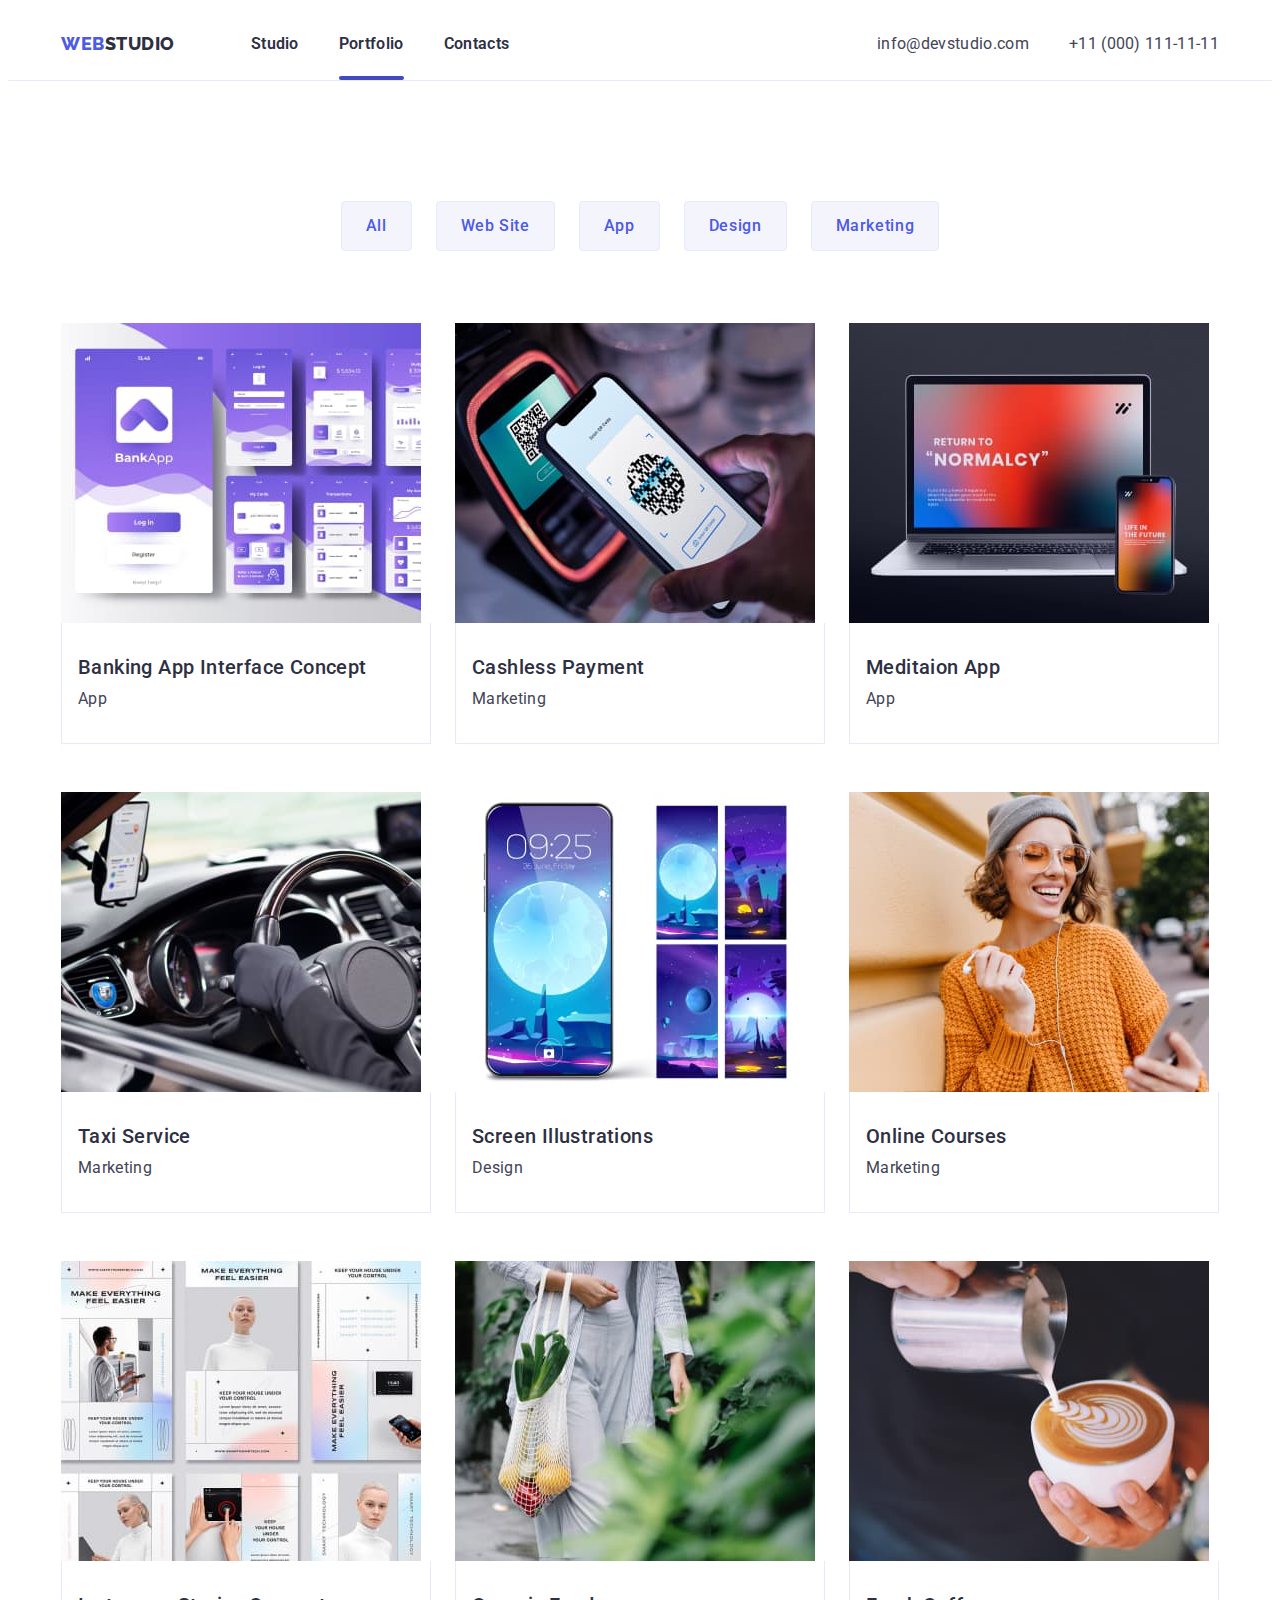
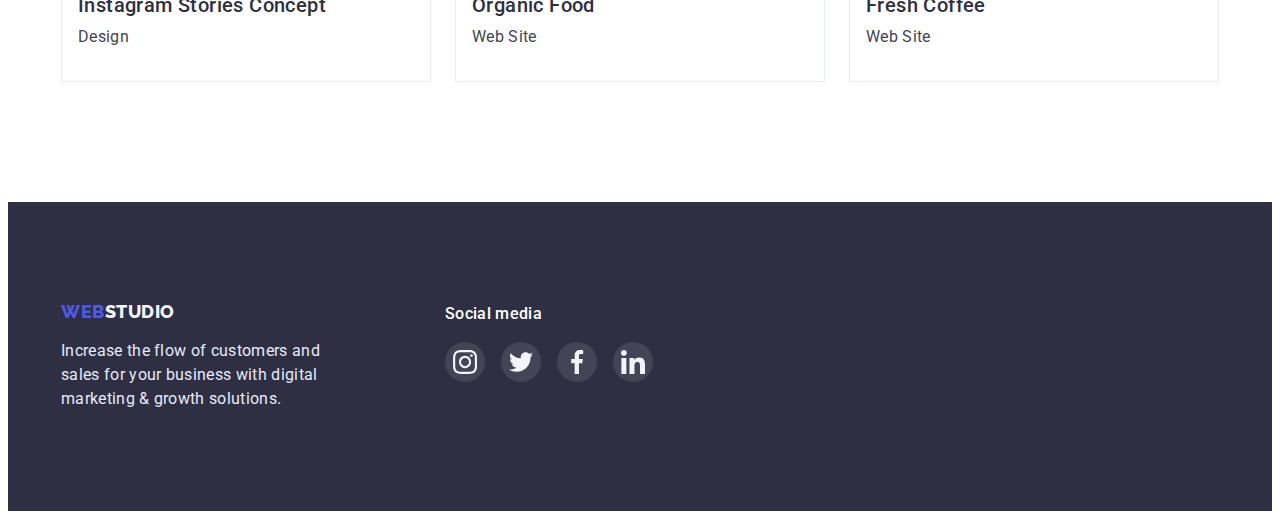
==== portfolio.html @ d33a1d9c "modul-5" ====
<!DOCTYPE html>
<html lang="en">
<head>
    <meta charset="UTF-8">
    <meta http-equiv="X-UA-Compatible" content="IE=edge">
    <meta name="viewport" content="width=device-width, initial-scale=1.0">
    <link rel="preconnect" href="https://fonts.googleapis.com">
    <link rel="preconnect" href="https://fonts.gstatic.com" crossorigin>
    <link href="https://fonts.googleapis.com/css2?family=Raleway:wght@800&family=Roboto:wght@400;500;700;900&display=swap" rel="stylesheet"> 
    <link rel="stylesheet" href="https://cdnjs.cloudflare.com/ajax/libs/modern-normalize/1.1.0/modern-normalize.min.css"
     integrity="sha512-wpPYUAdjBVSE4KJnH1VR1HeZfpl1ub8YT/NKx4PuQ5NmX2tKuGu6U/JRp5y+Y8XG2tV+wKQpNHVUX03MfMFn9Q==" crossorigin="anonymous" referrerpolicy="no-referrer" />
    <title>Document</title>
    <link rel="stylesheet" href="./css/styles.css">
</head>
<body class="body">
   <header class="header">
    <div class="container header-container">
    <nav class="header-navigation ">
        <a href="./index.html" class="header-logo"> <span class="accent">Web</span>Studio</a>
        <ul class="site-nav list">
            <li><a class="link" href="./index.html">Studio</a></li>
            <li><a class="link current" href="">Portfolio</a></li>
            <li><a class="link" href="">Contacts</a></li>
        </ul>
    </nav>
    <address class="header-contact">
      <ul class="contact-nav list">
        <li class="item"><a class="link" href="mailto:info@devstudio.com">info@devstudio.com</a></li>
        <li class="item"><a class="link" href="tel:+110001111111">+11 (000) 111-11-11</a></li>
      </ul>
    </address>
</div>
   </header> 

   <main>
    <section class="portfolio">
        <div class="container">
            <h1 class="visually-hidden">Portfolio</h1>
            <ul class=" navigation-list">
                 <li class="navigation-item"> <button type="button"  class="navigation-btn">All</button></li>
                 <li class="navigation-item"> <button type="button" class="navigation-btn">Web Site</button> </li>
                 <li class="navigation-item"> <button type="button" class="navigation-btn">App</button> </li>
                 <li class="navigation-item"> <button type="button" class="navigation-btn">Design</button> </li>
                 <li class="navigation-item"> <button type="button" class="navigation-btn">Marketing</button> </li>
            </ul>

            <ul class="portfolio-list">
                <li class="portfolio-item">
                    <div class="portfolio-wrap">
                        <img src="./images/portfolio1.jpg" alt="BankApp" width="360" height="300" > 
                            <p class="portfolio-wrap-text">14 Stylish and User-Friendly App Design Concepts · Task Manager App ·
                                 Calorie Tracker App · Exotic Fruit Ecommerce App · Cloud Storage App</p>
                    </div>
                   <div class="portfolio-container">
                    <h2 class="title">Banking App Interface Concept</h2>
                   <p class="text">App</p>
                   </div>
               </li>
               <li class="portfolio-item">
                <div class="portfolio-wrap">
                    <img src="./images/portfolio2.jpg" alt="phone" width="360" height="300" >
                    <p class="portfolio-wrap-text">14 Stylish and User-Friendly App Design Concepts · Task Manager App ·
                        Calorie Tracker App · Exotic Fruit Ecommerce App · Cloud Storage App</p>
                </div>
                   <div class="portfolio-container">
                   <h2 class="title">Cashless Payment</h2>
                   <p class="text">Marketing</p>
                   </div>
               </li>
               <li class="portfolio-item">
                <div class="portfolio-wrap">
                    <img src="./images/portfolio3.jpg" alt="laptop" width="360" height="300" >
                    <p class="portfolio-wrap-text">14 Stylish and User-Friendly App Design Concepts · Task Manager App ·
                        Calorie Tracker App · Exotic Fruit Ecommerce App · Cloud Storage App</p>
                </div>
                   <div class="portfolio-container">
                    <h2 class="title">Meditaion App</h2>
                   <p class="text">App</p>
                   </div>
               </li>
                <li class="portfolio-item">
                    <div class="portfolio-wrap">
                        <img src="./images/portfolio4.jpg" alt="Taxi" width="360" height="300" >
                        <p class="portfolio-wrap-text">14 Stylish and User-Friendly App Design Concepts · Task Manager App ·
                            Calorie Tracker App · Exotic Fruit Ecommerce App · Cloud Storage App</p>
                    </div>
                   <div class="portfolio-container">
                    <h2 class="title">Taxi Service</h2>
                   <p class="text">Marketing</p>
                   </div>
               </li>
               <li class="portfolio-item">
                <div class="portfolio-wrap">
                    <img src="./images/portfolio5.jpg" alt="phone" width="360" height="300" >
                    <p class="portfolio-wrap-text">14 Stylish and User-Friendly App Design Concepts · Task Manager App ·
                        Calorie Tracker App · Exotic Fruit Ecommerce App · Cloud Storage App</p>
                </div>
                   <div class="portfolio-container">
                    <h2 class="title">Screen Illustrations</h2>
                   <p class="text">Design</p>
                   </div>
               </li>
               <li class="portfolio-item">
                <div class="portfolio-wrap">
                    <img src="./images/portfolio6.jpg" alt="Young woman" width="360" height="300" >
                    <p class="portfolio-wrap-text">14 Stylish and User-Friendly App Design Concepts · Task Manager App ·
                        Calorie Tracker App · Exotic Fruit Ecommerce App · Cloud Storage App</p>
                </div>
                   <div class="portfolio-container">
                    <h2 class="title">Online Courses</h2>
                   <p class="text">Marketing</p>
                   </div>
               </li>
                <li class="portfolio-item">
                    <div class="portfolio-wrap">
                        <img src="./images/portfolio7.jpg" alt="Instagram Stories" width="360" height="300" >
                        <p class="portfolio-wrap-text">14 Stylish and User-Friendly App Design Concepts · Task Manager App ·
                            Calorie Tracker App · Exotic Fruit Ecommerce App · Cloud Storage App</p>
                    </div>
                   <div class="portfolio-container">
                    <h2 class="title">Instagram Stories Concept</h2>
                   <p class="text">Design</p>
                   </div>
               </li>
               <li class="portfolio-item">
                <div class="portfolio-wrap">
                    <img src="./images/portfolio8.jpg" alt="Organic Food" width="360" height="300" >
                    <p class="portfolio-wrap-text">14 Stylish and User-Friendly App Design Concepts · Task Manager App ·
                        Calorie Tracker App · Exotic Fruit Ecommerce App · Cloud Storage App</p>
                </div>
                   <div class="portfolio-container">
                    <h2 class="title">Organic Food</h2>
                   <p class="text">Web Site</p>
                   </div>
               </li>
               <li class="portfolio-item">
                <div class="portfolio-wrap">
                    <img src="./images/portfolio9.jpg" alt="Coffee" width="360" height="300" >
                    <p class="portfolio-wrap-text">14 Stylish and User-Friendly App Design Concepts · Task Manager App ·
                        Calorie Tracker App · Exotic Fruit Ecommerce App · Cloud Storage App</p>
                </div>
                   <div class="portfolio-container">
                    <h2 class="title">Fresh Coffee</h2>
                   <p class="text">Web Site</p>
                   </div>
               </li>
           </ul>
        </div>
    </section>
   </main>

   <footer class="footer">
    <div class="container soc-container">
        <div class="footer-logo-container">
            <a class="footer-logo" href="./index.html"> <span class="accent">Web</span>Studio</a>
            <p class="footer-text">Increase the flow of customers and sales for your business with digital marketing & growth solutions.</p>
        </div>
        <div class="footer-soc-container">
            <h2 class="footer-soc-logo">Social media</h2>
        <ul class="footer-soc-list list">
            <li class="footer-soc-item">
                <a href="" class="footer-soc-link">
                    <svg class="footer-soc-icon" width="24" heigth="24">
                        <use href="./images/symbol-defs.svg#icon-instagram"></use>
                    </svg>
                </a>
            </li>
            <li class="footer-soc-item">
                <a href="" class="footer-soc-link">
                    <svg class="footer-soc-icon" width="24" heigth="24">
                        <use href="./images/symbol-defs.svg#icon-twitter"></use>
                    </svg>
                </a>
            </li>
            <li class="footer-soc-item">
                <a href="" class="footer-soc-link">
                    <svg class="footer-soc-icon" width="24" heigth="24">
                        <use href="./images/symbol-defs.svg#icon-facebook"></use>
                    </svg>
                </a>
            </li>
            <li class="footer-soc-item">
                <a href="" class="footer-soc-link">
                    <svg class="footer-soc-icon" width="24" heigth="24">
                        <use href="./images/symbol-defs.svg#icon-linkedin"></use>
                    </svg>
                </a>
            </li>
        </ul>
        </div>
    </div>
   </footer>
</body>
</html>
---- css/styles.css ----
:root{
    --title-color: #2E2F42;
    --text-color:  #434455;
    --background-color:#FFFFFF;
    --button-color:#4D5AE5;
    --button-hover-color:#404BBF;
    --btn-background-color:#F4F4FD;
    --footer-text-color: #E7E9FC;
    --border-color:#8E8F99;
    --icon-color:#AFB1B8;
    --icon-hover:#31D0AA;
    --tra: 250ms cubic-bezier(0.4, 0, 0.2, 1);
}
.body{
font-family: 'Roboto', sans-serif;
background-color: var(--background-color);
color: var(--text-color);
}

h1,
h2,
h3,
h4,
h5,
h6,
p{
    margin: 0;
}
ul{
margin: 0;
padding-left: 0;
}

img{
display: block;
max-width: 100%;
}

.container{
width: 1158px;
padding-left: 15px;
padding-right: 15px;
margin-left: auto;
margin-right: auto;
}

.list{
list-style: none;
}

/* --------------------Header------------------ */
.header{
background-color:var(--background-color);
border-bottom: 1px solid var(--footer-text-color);
}

.header-logo{
display: flex;
margin-right: 76px;
padding-top:24px ;
padding-bottom: 24px;
text-decoration: none;   
font-family: 'Raleway', sans-serif;
font-style: normal;
font-weight: 800;
font-size: 18px;
line-height: 1.16;
letter-spacing: 0.03em;
text-transform: uppercase;
color:  var(--title-color);
}

.accent{
display: flex;
text-decoration: none;
font-family: 'Raleway', sans-serif;
font-style: normal;
font-weight: 800;
font-size: 18px;
line-height: 1.16;
letter-spacing: 0.03em;
text-transform: uppercase;
color: var(--button-color);
}

.header-container{
display: flex;
align-items: center;
}

.header-navigation{
display: flex;
align-items: center;
margin-right: auto;
}

.site-nav{
display: flex;
gap: 40px;
}

.site-nav-item{
background-color:var(--background-color);
}

.contact-nav{
display: flex;
margin-left: auto;
gap: 40px;
}

.site-nav .link{
display: block;
padding-top: 24px;
padding-bottom: 24px;
text-decoration: none;
font-weight: 600;
font-size: 16px;
line-height:1.5;
letter-spacing: 0.02em;
color: var(--title-color);
transition: color var(--tra);
}

.site-nav .link:hover,
.site-nav .link:focus{
color: var(--text-color);
color: var(--button-color);
}

.contact-nav .link{
display: block;
padding-top: 24px;
padding-bottom: 24px;
font-style: normal;
text-decoration: none;
font-size: 16px;
line-height: 1.5;
letter-spacing: 0.02em;
color: var(--text-color);
transition: color var(--tra);
}

.contact-nav .link:hover,
.contact-nav .link:focus{
    color: var(--button-color);
}

.current{
    position: relative;
}

.current::after{
    content: '';
    position: absolute;
    width: 100%;
    height: 4px;
    left:0;
    bottom:0;
    border-radius:2px ;
    background-color: var(--button-hover-color);

}

/* -------------------Hero---------------- */
.hero{
max-width: 1440px;
margin: 0 auto;
background-color: var(--title-color);
text-align: center;
padding-top: 188px;
padding-bottom: 188px;
background-image:linear-gradient(rgba(46, 47, 66, 0.7),rgba(46, 47, 66, 0.7)), url(../images/people-office.jpg);
background-repeat: no-repeat;
background-position: center;
}

.hero-title{
max-width: 500px;
margin: 0 auto;
margin-bottom: 48px;
font-family: 'Roboto', sans-serif;
font-style: normal;
font-size: 56px;
line-height: 1.1;
letter-spacing: 0.02em;
color: var(--background-color);
}

.button{
padding: 16px 32px;
border-radius: 4px;
border: transparent;
background:var(--button-color);
font-family:inherit;
font-weight: 600;
font-size: 16px;
line-height: 1.18;
letter-spacing: 0.04em;
color: var(--background-color);
cursor: pointer;
transition: background-color var(--tra), color var(--tra);
}

.button:hover,
.button:focus{
background-color: var(--button-hover-color);
color:  var(--background-color);
}

/* -------------------Features-------------- */
.main-section{
padding-top: 120px;
padding-bottom: 120px;
}

.visually-hidden {
position: absolute;
width: 1px;
height: 1px;
margin: -1px;
border: 0;
padding: 0; 
white-space: nowrap;
clip-path: inset(100%);
clip: rect(0 0 0 0);
overflow: hidden;
 }


.features-list{
list-style: none;
display: flex;
gap:24px;
  }

.features-item::before{
display: block;
content:'';
height: 112px;
background-repeat: no-repeat;
background-position: center;
background-color: var(--btn-background-color);
border-radius: 4px;
margin-bottom: 8px;
}


.features-item:nth-child(1)::before{
background-image: url(../images/antenna.svg);
}

.features-item:nth-child(2)::before{
background-image: url(../images/clock.svg);
}

.features-item:nth-child(3)::before{
background-image: url(../images/diagram.svg);
}

.features-item:nth-child(4)::before{
background-image: url(../images/astronaut.svg);
}

.features-item{
width: calc((100% - 24px) / 4);
}

.features .title{
margin-bottom: 8px;
font-style: normal;
font-weight: 500;
font-size: 20px;
line-height: 1.2;
letter-spacing: 0.02em;
color: var(--title-color);
 }
.features .text{
font-size: 16px;
line-height: 1.5;
letter-spacing: 0.02em;
color: var(--text-color);
}

.backdrop{
    position: fixed;
    top: 0;
    left: 0;
    width: 100%;
    height: 100%;
    background-color:rgba(46, 47, 66, 0.4);
}
.modal{
    position: absolute;
    top: 50%;
    left: 50%;
    transform:translate(-50%, -50%);
    min-height: 576px;
    min-width: 408px;
    padding: 15px;
    background-color: #FCFCFC;
    border-radius: 4px;
    box-shadow: 0px 1px 1px rgba(0, 0, 0, 0.14), 0px 1px 3px rgba(0, 0, 0, 0.12), 0px 2px 1px rgba(0, 0, 0, 0.2);
}

.button-modal{
    width: 24px;
    height: 24px;
    border:1px solid rgba(0, 0, 0, 0.1) ;
    border-radius: 50%;
    background-color:var(--footer-text-color) ;
    display: block;
    margin-left: auto;
    cursor: pointer;
    fill: currentColor;
    transition:background-color var(--tra), color var(--tra) ;
}
.modal-icon{
    display: block;
    margin: auto;
}

.button-modal:hover,
.button-modal:focus{
    background-color:var(--button-hover-color);
    color: var(--background-color);
}

.is-hidden{
    opacity: 0;
    visibility: hidden;
    pointer-events: none;
    transition: opacity var(--tra);
}
.is-hidden:hover{
    opacity: 1;
}

/* ----------------Activities----------- */
.activities{
padding-top: 0;
}

.activities-title{
text-align: center;
margin-bottom: 72px;
font-style: normal;
font-size: 36px;
line-height: 1.11;
letter-spacing: 0.02em;
text-transform: capitalize;
color:var(--title-color);
}

.activities-list{
list-style: none;
display: flex;
gap:24px;
}

.activities-list > .item{
width: calc((100% - 24px) / 3);
}

/* --------------------Team--------------- */
.team{
background: var(--btn-background-color);
}

.team-list{
list-style: none;
display: flex;
gap:24px;

}
.team-item{
width: calc((100% - 24px) / 4);
background-color: var(--background-color);
box-shadow: 0px 1px 6px rgba(46, 47, 66, 0.08), 0px 1px 1px rgba(46, 47, 66, 0.16), 0px 2px 1px rgba(46, 47, 66, 0.08);
border-radius: 0px 0px 4px 4px;
}

.team-container{
padding:32px 16px;
}

.caption{
margin-bottom: 72px;
text-align: center;
font-style: normal;
font-size: 36px;
line-height:1.11;
letter-spacing: 0.02em;
text-transform: capitalize;
color:var(--title-color);
}

.team .title{
margin-bottom: 8px;
text-align: center;
font-style: normal;
font-weight: 500;
font-size: 20px;
line-height: 1.2;
letter-spacing: 0.02em;
color: var(--title-color);
}

.team .text{
text-align: center;
font-size: 16px;
line-height: 1.5;
letter-spacing: 0.02em;
color: var(--text-color);
margin-bottom: 8px;
}

.team-soc-list {
display: flex;
justify-content: center;
gap:24px;
}

.team-soc-item {
width: 40px;
height: 40px;
}

.team-soc-link {
width: 100%;
height: 100%;
display: flex;
background-color:var(--button-color);
border-radius: 50%;
align-items: center;
justify-content: center;
transition: background-color var(--tra) ;
}

.team-soc-icon{
fill:var(--btn-background-color);
}

.team-soc-link:hover,
.team-soc-link:focus{
background-color:var(--button-hover-color);
}

/* --------------------Customers----------- */


.customers-title{
font-weight: 700;
font-size: 36px;
line-height: 1.11;
text-align: center;
letter-spacing: 0.02em;
color: var(--title-color);
margin-bottom: 72px;
}

.customers-list{
display: flex;
gap:24px;
}

.customers-item{
width: calc((100% - 24px) / 6);
height: 88px;
}

.customers-link{
width: 100%;
height: 100%;
border: 1px solid var(--border-color);
display: flex;
align-items: center;
justify-content: center;
border-radius: 4px;
transition: border-color var(--tra);
}
.customers-icon{
fill:var(--icon-color);
transition: fill var(--tra);
}

.customers-link:hover, 
.customers-link:focus{
border-color:var(--button-hover-color);
}

.customers-link:hover >.customers-icon,
.customers-link:focus >.customers-icon {
fill:var(--button-hover-color);
}

/* --------------------Footer-------------- */
.footer{
background: var(--title-color);
padding-top: 100px;
padding-bottom: 100px;
}

.footer-logo{
margin-bottom: 16px;
text-decoration: none;
font-family: 'Raleway', sans-serif;
font-style: normal;
font-weight: 800;
font-size: 18px;
line-height: 1.16;
display: flex;
letter-spacing: 0.03em;
text-transform: uppercase;
color: var(--btn-background-color);
}

.footer-text{
max-width: 264px;
font-size: 16px;
line-height: 1.5;
letter-spacing: 0.02em;
color: var(--footer-text-color);
}

.soc-container{
display: flex;
gap:120px;
}

.footer-soc-logo {
font-weight: 500;
font-size: 16px;
line-height: 1.5;
letter-spacing: 0.02em;
color: var(--background-color);
margin-bottom: 16px;
}

.footer-soc-list {
display: flex;
justify-content: center;
gap:16px;
}

.footer-soc-item {
width: 40px;
height: 40px;
}

.footer-soc-link {
width: 100%;
height: 100%;
display: flex;
border-radius: 50%;
background-color: rgba(255, 255, 255, 0.1);
align-items: center;
justify-content: center;
transition:background-color var(--tra) ;
}

.footer-soc-link:hover,
.footer-soc-link:focus{
background-color:var(--icon-hover);
}

/* -------------------Portfolio--------------- */ 
.portfolio{
padding-top: 120px;
padding-bottom: 120px;
}

.navigation-list{
list-style: none;
display: flex;
justify-content: center;
gap: 24px;
margin-bottom: 72px;
}

.navigation-btn{
padding: 12px 24px;
border: 1px solid var(--footer-text-color);
border-radius: 4px;
background: var(--btn-background-color);
font-family: inherit;
font-style: normal;
font-weight: 500;
font-size: 16px;
line-height: 1.5;
text-align: center;
letter-spacing: 0.04em;
color: var(--button-color);
cursor: pointer;
transition: background-color var(--tra), color var(--tra), box-shadow var(--tra);
}

.navigation-btn:hover,
.navigation-btn:focus{
background-color:var(--button-hover-color);
color: var(--background-color);
}

.navigation-btn:hover,
.navigation-btn:focus {
box-shadow: 0px 4px 4px rgba(0, 0, 0, 0.15);
}

.navigation-btn:focus{
box-shadow: 0px 4px 4px rgba(0, 0, 0, 0.15);
}

.portfolio-list{
list-style: none;
display: flex;
flex-wrap: wrap;
column-gap: 24px;
row-gap: 48px;
}

.portfolio-item{
flex-basis: calc((100% - 2*24px)/3);
transition: box-shadow var(--tra);
}

.portfolio-item:hover ,
.portfolio-item:focus{
box-shadow: 0px 1px 6px rgba(46, 47, 66, 0.08), 0px 1px 1px rgba(46, 47, 66, 0.16), 0px 2px 1px rgba(46, 47, 66, 0.08);
}

.portfolio-container{
padding: 32px 16px;
border: 1px solid var(--footer-text-color);
border-top: 0;
}

.portfolio .title{
margin-bottom: 8px;
font-style: normal;
font-weight: 500;
font-size: 20px;
line-height: 1.2;
letter-spacing: 0.02em;
color:var(--title-color);
}

.portfolio .text{
font-size: 16px;
line-height: 1.5;
letter-spacing: 0.02em;
color:var(--text-color);
}

.portfolio-item{
    position: relative;
    overflow: hidden;
}

.portfolio-wrap{
    position: relative;
    overflow: hidden;
}

.portfolio-wrap-text{
position: absolute;
top: 0;
padding: 40px 32px;
font-size: 16px;
line-height: 1.5;
letter-spacing: 0.02em;
color: var(--btn-background-color);
background-color: var(--button-color);
height: 100%;
transform: translateY(100%);
transition: transform 250ms cubic-bezier(0.4, 0, 0.2, 1);
}

.portfolio-item:hover .portfolio-wrap-text{
    transform: translateY(0%);
}
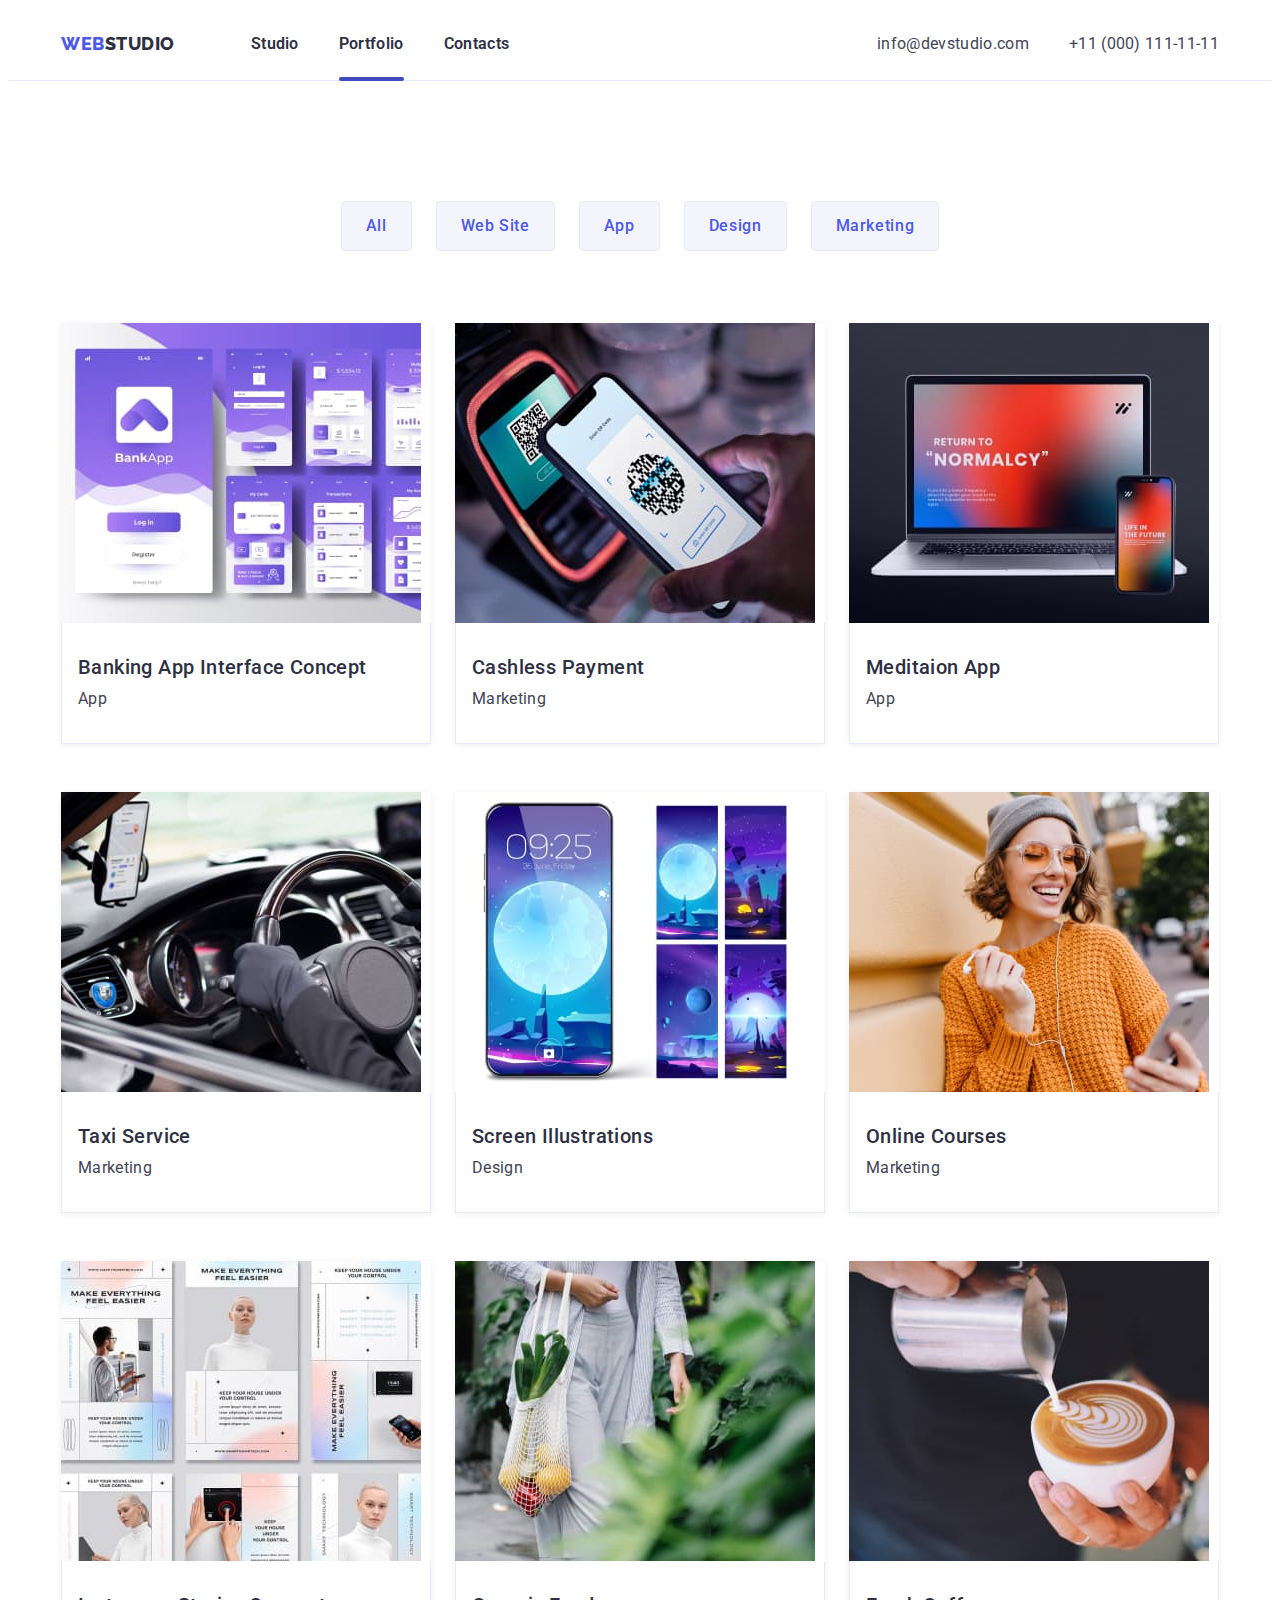
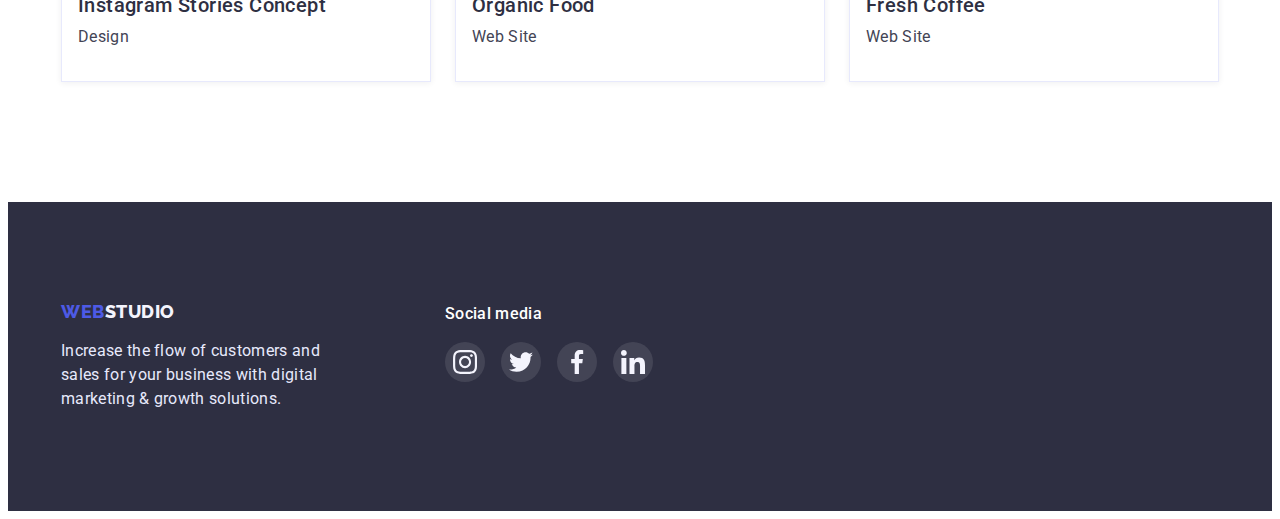
==== commit aa2f45b7: "дз-5" ====
--- a/portfolio.html
+++ b/portfolio.html
@@ -46,103 +46,121 @@
 
             <ul class="portfolio-list">
                 <li class="portfolio-item">
-                    <div class="portfolio-wrap">
-                        <img src="./images/portfolio1.jpg" alt="BankApp" width="360" height="300" > 
+                    <a  class="portfolio-link link" href="">
+                        <div class="portfolio-wrap">
+                            <img src="./images/portfolio1.jpg" alt="BankApp" width="360" height="300" > 
+                                <p class="portfolio-wrap-text">14 Stylish and User-Friendly App Design Concepts · Task Manager App ·
+                                     Calorie Tracker App · Exotic Fruit Ecommerce App · Cloud Storage App</p>
+                        </div>
+                       <div class="portfolio-container">
+                        <h2 class="title">Banking App Interface Concept</h2>
+                       <p class="text">App</p>
+                       </div>
+                    </a>
+               </li>
+               <li class="portfolio-item">
+                <a class="portfolio-link link" href="">
+                    <div class="portfolio-wrap">
+                        <img src="./images/portfolio2.jpg" alt="phone" width="360" height="300" >
+                        <p class="portfolio-wrap-text">14 Stylish and User-Friendly App Design Concepts · Task Manager App ·
+                            Calorie Tracker App · Exotic Fruit Ecommerce App · Cloud Storage App</p>
+                    </div>
+                       <div class="portfolio-container">
+                       <h2 class="title">Cashless Payment</h2>
+                       <p class="text">Marketing</p>
+                       </div>
+                </a>
+               </li>
+               <li class="portfolio-item">
+                <a class="portfolio-link link" href="">
+                    <div class="portfolio-wrap">
+                        <img src="./images/portfolio3.jpg" alt="laptop" width="360" height="300" >
+                        <p class="portfolio-wrap-text">14 Stylish and User-Friendly App Design Concepts · Task Manager App ·
+                            Calorie Tracker App · Exotic Fruit Ecommerce App · Cloud Storage App</p>
+                    </div>
+                       <div class="portfolio-container">
+                        <h2 class="title">Meditaion App</h2>
+                       <p class="text">App</p>
+                       </div>
+                </a>
+               </li>
+                <li class="portfolio-item">
+                    <a class="portfolio-link link" href="">
+                        <div class="portfolio-wrap">
+                            <img src="./images/portfolio4.jpg" alt="Taxi" width="360" height="300" >
                             <p class="portfolio-wrap-text">14 Stylish and User-Friendly App Design Concepts · Task Manager App ·
-                                 Calorie Tracker App · Exotic Fruit Ecommerce App · Cloud Storage App</p>
-                    </div>
-                   <div class="portfolio-container">
-                    <h2 class="title">Banking App Interface Concept</h2>
-                   <p class="text">App</p>
-                   </div>
-               </li>
-               <li class="portfolio-item">
-                <div class="portfolio-wrap">
-                    <img src="./images/portfolio2.jpg" alt="phone" width="360" height="300" >
-                    <p class="portfolio-wrap-text">14 Stylish and User-Friendly App Design Concepts · Task Manager App ·
-                        Calorie Tracker App · Exotic Fruit Ecommerce App · Cloud Storage App</p>
-                </div>
-                   <div class="portfolio-container">
-                   <h2 class="title">Cashless Payment</h2>
-                   <p class="text">Marketing</p>
-                   </div>
-               </li>
-               <li class="portfolio-item">
-                <div class="portfolio-wrap">
-                    <img src="./images/portfolio3.jpg" alt="laptop" width="360" height="300" >
-                    <p class="portfolio-wrap-text">14 Stylish and User-Friendly App Design Concepts · Task Manager App ·
-                        Calorie Tracker App · Exotic Fruit Ecommerce App · Cloud Storage App</p>
-                </div>
-                   <div class="portfolio-container">
-                    <h2 class="title">Meditaion App</h2>
-                   <p class="text">App</p>
-                   </div>
+                                Calorie Tracker App · Exotic Fruit Ecommerce App · Cloud Storage App</p>
+                        </div>
+                       <div class="portfolio-container">
+                        <h2 class="title">Taxi Service</h2>
+                       <p class="text">Marketing</p>
+                       </div> 
+                    </a>
+               </li>
+               <li class="portfolio-item">
+                <a class="portfolio-link link" href="">
+                    <div class="portfolio-wrap">
+                        <img src="./images/portfolio5.jpg" alt="phone" width="360" height="300" >
+                        <p class="portfolio-wrap-text">14 Stylish and User-Friendly App Design Concepts · Task Manager App ·
+                            Calorie Tracker App · Exotic Fruit Ecommerce App · Cloud Storage App</p>
+                    </div>
+                       <div class="portfolio-container">
+                        <h2 class="title">Screen Illustrations</h2>
+                       <p class="text">Design</p>
+                       </div>
+                </a>
+               </li>
+               <li class="portfolio-item">
+                <a class="portfolio-link link" href="">
+                    <div class="portfolio-wrap">
+                        <img src="./images/portfolio6.jpg" alt="Young woman" width="360" height="300" >
+                        <p class="portfolio-wrap-text">14 Stylish and User-Friendly App Design Concepts · Task Manager App ·
+                            Calorie Tracker App · Exotic Fruit Ecommerce App · Cloud Storage App</p>
+                    </div>
+                       <div class="portfolio-container">
+                        <h2 class="title">Online Courses</h2>
+                       <p class="text">Marketing</p>
+                       </div>
+                </a>
                </li>
                 <li class="portfolio-item">
-                    <div class="portfolio-wrap">
-                        <img src="./images/portfolio4.jpg" alt="Taxi" width="360" height="300" >
-                        <p class="portfolio-wrap-text">14 Stylish and User-Friendly App Design Concepts · Task Manager App ·
-                            Calorie Tracker App · Exotic Fruit Ecommerce App · Cloud Storage App</p>
-                    </div>
-                   <div class="portfolio-container">
-                    <h2 class="title">Taxi Service</h2>
-                   <p class="text">Marketing</p>
-                   </div>
-               </li>
-               <li class="portfolio-item">
-                <div class="portfolio-wrap">
-                    <img src="./images/portfolio5.jpg" alt="phone" width="360" height="300" >
-                    <p class="portfolio-wrap-text">14 Stylish and User-Friendly App Design Concepts · Task Manager App ·
-                        Calorie Tracker App · Exotic Fruit Ecommerce App · Cloud Storage App</p>
-                </div>
-                   <div class="portfolio-container">
-                    <h2 class="title">Screen Illustrations</h2>
-                   <p class="text">Design</p>
-                   </div>
-               </li>
-               <li class="portfolio-item">
-                <div class="portfolio-wrap">
-                    <img src="./images/portfolio6.jpg" alt="Young woman" width="360" height="300" >
-                    <p class="portfolio-wrap-text">14 Stylish and User-Friendly App Design Concepts · Task Manager App ·
-                        Calorie Tracker App · Exotic Fruit Ecommerce App · Cloud Storage App</p>
-                </div>
-                   <div class="portfolio-container">
-                    <h2 class="title">Online Courses</h2>
-                   <p class="text">Marketing</p>
-                   </div>
-               </li>
-                <li class="portfolio-item">
-                    <div class="portfolio-wrap">
-                        <img src="./images/portfolio7.jpg" alt="Instagram Stories" width="360" height="300" >
-                        <p class="portfolio-wrap-text">14 Stylish and User-Friendly App Design Concepts · Task Manager App ·
-                            Calorie Tracker App · Exotic Fruit Ecommerce App · Cloud Storage App</p>
-                    </div>
-                   <div class="portfolio-container">
-                    <h2 class="title">Instagram Stories Concept</h2>
-                   <p class="text">Design</p>
-                   </div>
-               </li>
-               <li class="portfolio-item">
-                <div class="portfolio-wrap">
-                    <img src="./images/portfolio8.jpg" alt="Organic Food" width="360" height="300" >
-                    <p class="portfolio-wrap-text">14 Stylish and User-Friendly App Design Concepts · Task Manager App ·
-                        Calorie Tracker App · Exotic Fruit Ecommerce App · Cloud Storage App</p>
-                </div>
-                   <div class="portfolio-container">
-                    <h2 class="title">Organic Food</h2>
-                   <p class="text">Web Site</p>
-                   </div>
-               </li>
-               <li class="portfolio-item">
-                <div class="portfolio-wrap">
-                    <img src="./images/portfolio9.jpg" alt="Coffee" width="360" height="300" >
-                    <p class="portfolio-wrap-text">14 Stylish and User-Friendly App Design Concepts · Task Manager App ·
-                        Calorie Tracker App · Exotic Fruit Ecommerce App · Cloud Storage App</p>
-                </div>
-                   <div class="portfolio-container">
-                    <h2 class="title">Fresh Coffee</h2>
-                   <p class="text">Web Site</p>
-                   </div>
+                    <a class="portfolio-link link" href="">
+                        <div class="portfolio-wrap">
+                            <img src="./images/portfolio7.jpg" alt="Instagram Stories" width="360" height="300" >
+                            <p class="portfolio-wrap-text">14 Stylish and User-Friendly App Design Concepts · Task Manager App ·
+                                Calorie Tracker App · Exotic Fruit Ecommerce App · Cloud Storage App</p>
+                        </div>
+                       <div class="portfolio-container">
+                        <h2 class="title">Instagram Stories Concept</h2>
+                       <p class="text">Design</p>
+                       </div>
+                    </a>
+               </li>
+               <li class="portfolio-item">
+                <a class="portfolio-link link" href="">
+                    <div class="portfolio-wrap">
+                        <img src="./images/portfolio8.jpg" alt="Organic Food" width="360" height="300" >
+                        <p class="portfolio-wrap-text">14 Stylish and User-Friendly App Design Concepts · Task Manager App ·
+                            Calorie Tracker App · Exotic Fruit Ecommerce App · Cloud Storage App</p>
+                    </div>
+                       <div class="portfolio-container">
+                        <h2 class="title">Organic Food</h2>
+                       <p class="text">Web Site</p>
+                       </div>
+                </a>
+               </li>
+               <li class="portfolio-item">
+                <a class="portfolio-link link" href="">
+                    <div class="portfolio-wrap">
+                        <img src="./images/portfolio9.jpg" alt="Coffee" width="360" height="300" >
+                        <p class="portfolio-wrap-text">14 Stylish and User-Friendly App Design Concepts · Task Manager App ·
+                            Calorie Tracker App · Exotic Fruit Ecommerce App · Cloud Storage App</p>
+                    </div>
+                       <div class="portfolio-container">
+                        <h2 class="title">Fresh Coffee</h2>
+                       <p class="text">Web Site</p>
+                       </div>
+                </a>
                </li>
            </ul>
         </div>
@@ -160,28 +178,28 @@
         <ul class="footer-soc-list list">
             <li class="footer-soc-item">
                 <a href="" class="footer-soc-link">
-                    <svg class="footer-soc-icon" width="24" heigth="24">
+                    <svg class="footer-soc-icon" width="24" height="24">
                         <use href="./images/symbol-defs.svg#icon-instagram"></use>
                     </svg>
                 </a>
             </li>
             <li class="footer-soc-item">
                 <a href="" class="footer-soc-link">
-                    <svg class="footer-soc-icon" width="24" heigth="24">
+                    <svg class="footer-soc-icon" width="24" height="24">
                         <use href="./images/symbol-defs.svg#icon-twitter"></use>
                     </svg>
                 </a>
             </li>
             <li class="footer-soc-item">
                 <a href="" class="footer-soc-link">
-                    <svg class="footer-soc-icon" width="24" heigth="24">
+                    <svg class="footer-soc-icon" width="24" height="24">
                         <use href="./images/symbol-defs.svg#icon-facebook"></use>
                     </svg>
                 </a>
             </li>
             <li class="footer-soc-item">
                 <a href="" class="footer-soc-link">
-                    <svg class="footer-soc-icon" width="24" heigth="24">
+                    <svg class="footer-soc-icon" width="24" height="24">
                         <use href="./images/symbol-defs.svg#icon-linkedin"></use>
                     </svg>
                 </a>
--- a/css/styles.css
+++ b/css/styles.css
@@ -47,6 +47,9 @@
 .list{
 list-style: none;
 }
+.link{
+ text-decoration: none;
+}
 
 /* --------------------Header------------------ */
 .header{
@@ -156,7 +159,7 @@
     width: 100%;
     height: 4px;
     left:0;
-    bottom:0;
+    bottom:-1px;
     border-radius:2px ;
     background-color: var(--button-hover-color);
 
@@ -289,6 +292,7 @@
     width: 100%;
     height: 100%;
     background-color:rgba(46, 47, 66, 0.4);
+    transition: opacity var(--tra), visibility var(--tra) ;
 }
 .modal{
     position: absolute;
@@ -330,7 +334,6 @@
     opacity: 0;
     visibility: hidden;
     pointer-events: none;
-    transition: opacity var(--tra);
 }
 .is-hidden:hover{
     opacity: 1;
@@ -592,13 +595,14 @@
 letter-spacing: 0.04em;
 color: var(--button-color);
 cursor: pointer;
-transition: background-color var(--tra), color var(--tra), box-shadow var(--tra);
+transition: background-color var(--tra), color var(--tra), box-shadow var(--tra), border-color var(--tra);
 }
 
 .navigation-btn:hover,
 .navigation-btn:focus{
 background-color:var(--button-hover-color);
 color: var(--background-color);
+border-color: var(--button-hover-color);
 }
 
 .navigation-btn:hover,
@@ -618,15 +622,19 @@
 row-gap: 48px;
 }
 
+
+.portfolio-link:hover,
+.portfolio-link:focus{
+    box-shadow: 0px 1px 6px rgba(46, 47, 66, 0.08), 0px 1px 1px rgba(46, 47, 66, 0.16), 0px 2px 1px rgba(46, 47, 66, 0.08);
+}
+
 .portfolio-item{
 flex-basis: calc((100% - 2*24px)/3);
+box-shadow: 0px 1px 6px rgba(46, 47, 66, 0.08);
 transition: box-shadow var(--tra);
 }
 
-.portfolio-item:hover ,
-.portfolio-item:focus{
-box-shadow: 0px 1px 6px rgba(46, 47, 66, 0.08), 0px 1px 1px rgba(46, 47, 66, 0.16), 0px 2px 1px rgba(46, 47, 66, 0.08);
-}
+
 
 .portfolio-container{
 padding: 32px 16px;
